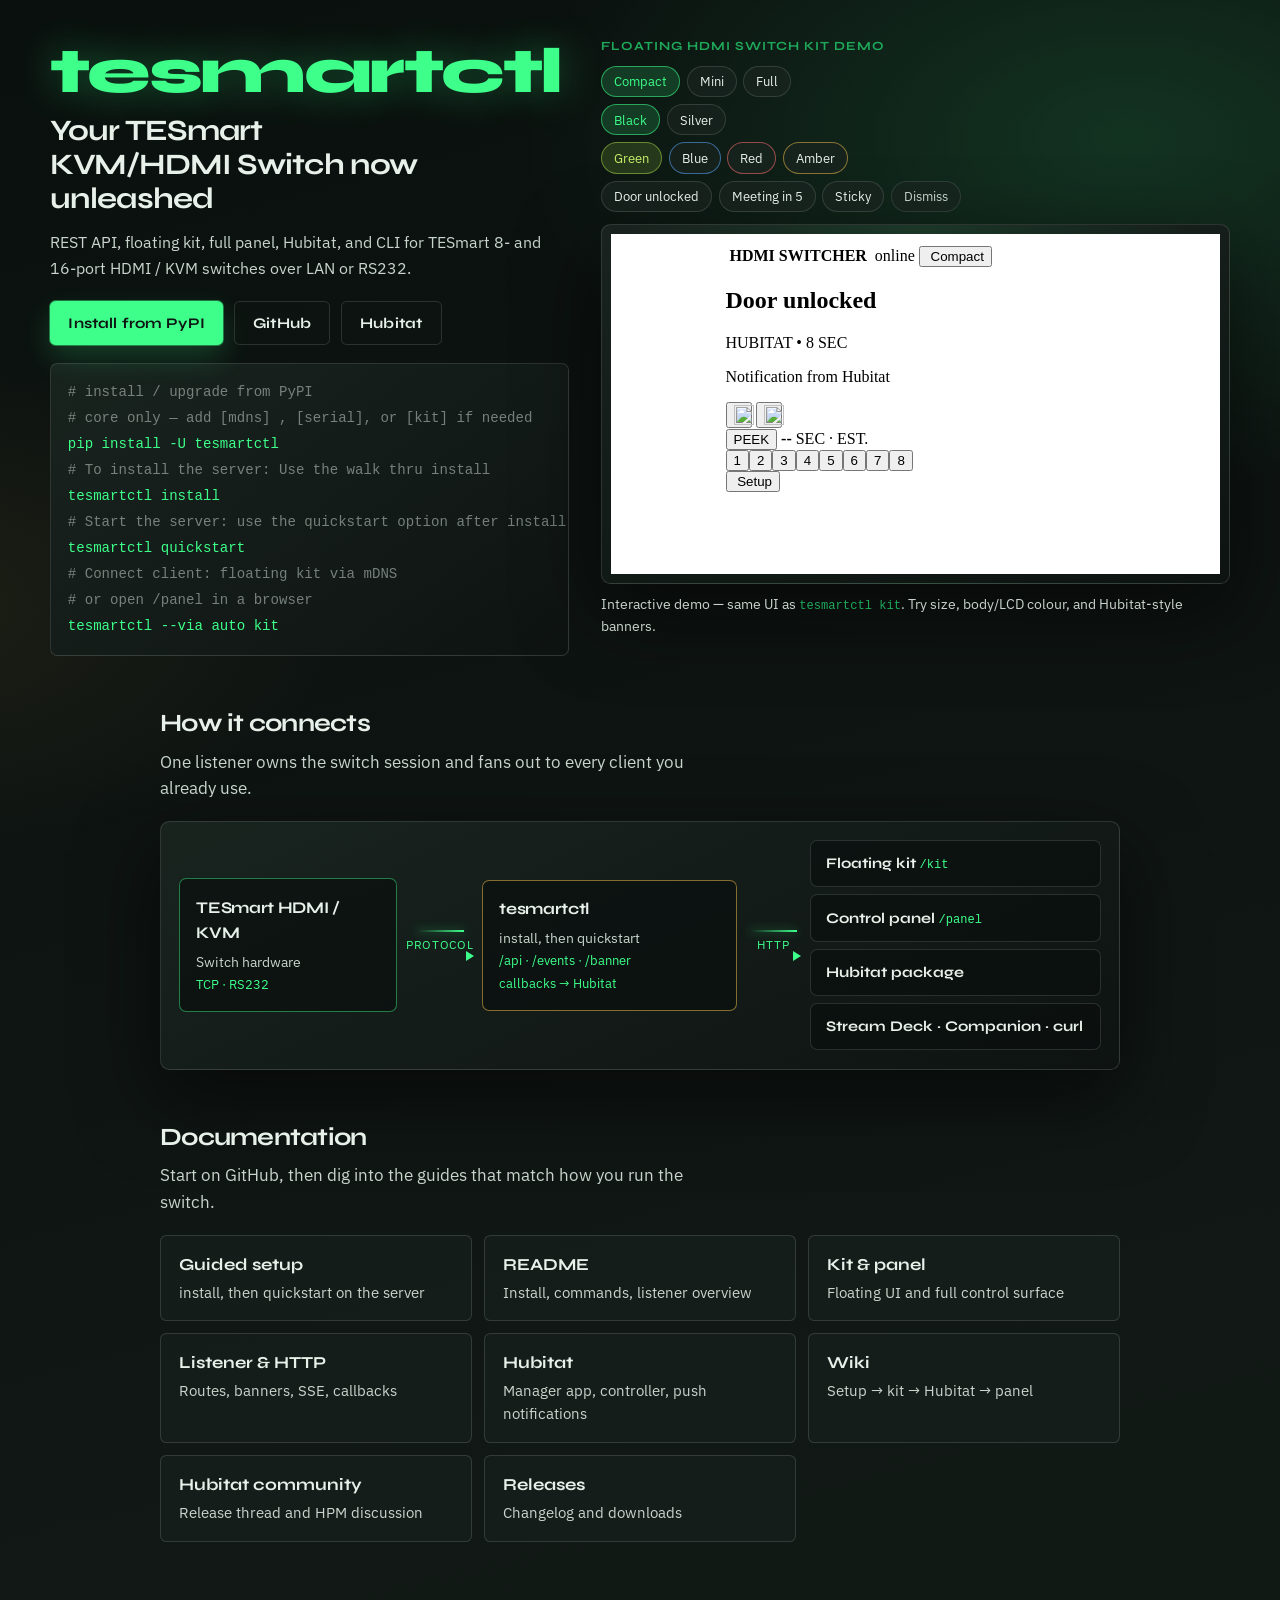
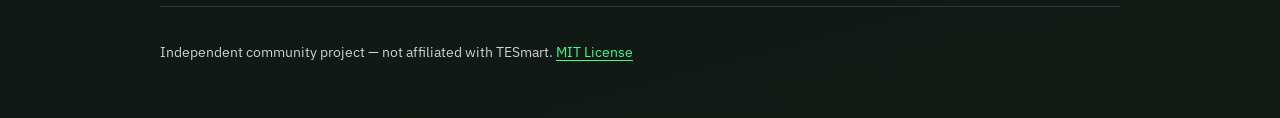
==== site/index.html @ 8e3c13c7 "Update the landing-page install comments. Co-authored-by: Cursor <cursoragent@cursor.com>" ====
<!DOCTYPE html>
<html lang="en">
  <head>
    <meta charset="utf-8" />
    <meta name="viewport" content="width=device-width, initial-scale=1" />
    <title>tesmartctl — TESmart HDMI switch control</title>
    <meta
      name="description"
      content="Control TESmart 8- and 16-port HDMI and KVM switches over LAN or RS232: CLI, HTTP API, floating kit, panel, and Hubitat."
    />
    <meta property="og:title" content="tesmartctl" />
    <meta
      property="og:description"
      content="Your TESmart switch, your controls — REST, kit, panel, Hubitat, and CLI."
    />
    <meta property="og:image" content="assets/readme-banner.png" />
    <link rel="preconnect" href="https://fonts.googleapis.com" />
    <link rel="preconnect" href="https://fonts.gstatic.com" crossorigin />
    <link
      href="https://fonts.googleapis.com/css2?family=IBM+Plex+Sans:wght@400;500;600&family=Syne:wght@600;700;800&display=swap"
      rel="stylesheet"
    />
    <link rel="stylesheet" href="site.css?v=10" />
  </head>
  <body>
    <header class="hero">
      <div class="hero-copy">
        <p class="brand">tesmartctl</p>
        <h1>Your TESmart KVM/HDMI Switch now unleashed</h1>
        <p class="lede">
          REST API, floating kit, full panel, Hubitat, and CLI for TESmart 8- and
          16-port HDMI / KVM switches over LAN or RS232.
        </p>
        <div class="cta">
          <a class="btn primary" href="https://pypi.org/project/tesmartctl/">Install from PyPI</a>
          <a class="btn ghost" href="https://github.com/WBEVAN/TESmartController">GitHub</a>
          <a class="btn ghost" href="https://github.com/WBEVAN/TESmartController/blob/main/Docs/hubitat.md">Hubitat</a>
        </div>
        <pre class="install hero-install"><code><span class="cmt"># install / upgrade from PyPI</span>
<span class="cmt"># core only — add [mdns] , [serial], or [kit] if needed</span>
<span class="cmd">pip install -U tesmartctl</span>
<span class="cmt"># To install the server: Use the walk thru install</span>
<span class="cmd">tesmartctl install</span>
<span class="cmt"># Start the server: use the quickstart option after install</span>
<span class="cmd">tesmartctl quickstart</span>
<span class="cmt"># Connect client: floating kit via mDNS</span>
<span class="cmt"># or open /panel in a browser</span>
<span class="cmd">tesmartctl --via auto kit</span></code></pre>
      </div>

      <div class="hero-demo" aria-labelledby="preview-title">
        <p class="demo-kicker" id="preview-title">Floating HDMI Switch Kit Demo</p>
        <div class="preview-controls" role="toolbar" aria-label="Kit demo controls">
          <div class="control-group" role="group" aria-label="Size">
            <button type="button" class="chip is-active" data-kit-view="compact" aria-pressed="true">Compact</button>
            <button type="button" class="chip" data-kit-view="mini" aria-pressed="false">Mini</button>
            <button type="button" class="chip" data-kit-view="full" aria-pressed="false">Full</button>
          </div>
          <div class="control-group" role="group" aria-label="Body colour">
            <button type="button" class="chip is-active" data-kit-body="black" aria-pressed="true">Black</button>
            <button type="button" class="chip" data-kit-body="silver" aria-pressed="false">Silver</button>
          </div>
          <div class="control-group" role="group" aria-label="LCD colour">
            <button type="button" class="chip lcd-chip is-active" data-kit-lcd="green" aria-pressed="true">Green</button>
            <button type="button" class="chip lcd-chip" data-kit-lcd="blue" aria-pressed="false">Blue</button>
            <button type="button" class="chip lcd-chip" data-kit-lcd="red" aria-pressed="false">Red</button>
            <button type="button" class="chip lcd-chip" data-kit-lcd="amber" aria-pressed="false">Amber</button>
          </div>
          <div class="control-group" role="group" aria-label="Hubitat banners">
            <button type="button" class="chip" data-kit-banner="door">Door unlocked</button>
            <button type="button" class="chip" data-kit-banner="meeting">Meeting in 5</button>
            <button type="button" class="chip" data-kit-banner="sticky">Sticky</button>
            <button type="button" class="chip ghost" data-kit-banner="dismiss">Dismiss</button>
          </div>
        </div>
        <div class="kit-stage" id="kit-stage" data-view="compact">
          <iframe
            id="kit-frame"
            class="kit-frame"
            title="Interactive tesmartctl floating kit demo"
            src="kit-demo.html?v=9"
          ></iframe>
        </div>
        <p class="preview-note">
          Interactive demo — same UI as <code>tesmartctl kit</code>. Try size, body/LCD colour, and Hubitat-style banners.
        </p>
      </div>
    </header>

    <main>
      <section class="architecture" aria-labelledby="arch-heading">
        <h2 id="arch-heading">How it connects</h2>
        <p class="section-lede">
          One listener owns the switch session and fans out to every client you already use.
        </p>
        <div class="arch-flow" role="img" aria-label="TESmart HDMI or KVM over TCP or RS232 to tesmartctl quickstart, then to kit, panel, Hubitat, and other HTTP clients">
          <article class="arch-node arch-switch">
            <h3>TESmart HDMI / KVM</h3>
            <p>Switch hardware</p>
            <p class="arch-meta">TCP · RS232</p>
          </article>
          <div class="arch-arrow" aria-hidden="true"><span>protocol</span></div>
          <article class="arch-node arch-server">
            <h3>tesmartctl</h3>
            <p>install, then quickstart</p>
            <p class="arch-meta">/api · /events · /banner</p>
            <p class="arch-meta">callbacks → Hubitat</p>
          </article>
          <div class="arch-arrow arch-arrow-fan" aria-hidden="true"><span>HTTP</span></div>
          <div class="arch-consumers">
            <article class="arch-node">Floating kit <code>/kit</code></article>
            <article class="arch-node">Control panel <code>/panel</code></article>
            <article class="arch-node">Hubitat package</article>
            <article class="arch-node">Stream Deck · Companion · curl</article>
          </div>
        </div>
      </section>

      <section class="links">
        <h2>Documentation</h2>
        <p class="section-lede">Start on GitHub, then dig into the guides that match how you run the switch.</p>
        <ul class="card-list">
          <li>
            <a href="https://github.com/WBEVAN/TESmartController/blob/main/Docs/install.md">
              <span class="label">Guided setup</span>
              <span class="hint">install, then quickstart on the server</span>
            </a>
          </li>
          <li>
            <a href="https://github.com/WBEVAN/TESmartController#readme">
              <span class="label">README</span>
              <span class="hint">Install, commands, listener overview</span>
            </a>
          </li>
          <li>
            <a href="https://github.com/WBEVAN/TESmartController/blob/main/Docs/panel.md">
              <span class="label">Kit &amp; panel</span>
              <span class="hint">Floating UI and full control surface</span>
            </a>
          </li>
          <li>
            <a href="https://github.com/WBEVAN/TESmartController/blob/main/Docs/listener.md">
              <span class="label">Listener &amp; HTTP</span>
              <span class="hint">Routes, banners, SSE, callbacks</span>
            </a>
          </li>
          <li>
            <a href="https://github.com/WBEVAN/TESmartController/blob/main/Docs/hubitat.md">
              <span class="label">Hubitat</span>
              <span class="hint">Manager app, controller, push notifications</span>
            </a>
          </li>
          <li>
            <a href="https://github.com/WBEVAN/TESmartController/wiki">
              <span class="label">Wiki</span>
              <span class="hint">Setup → kit → Hubitat → panel</span>
            </a>
          </li>
          <li>
            <a href="https://community.hubitat.com/t/release-tesmart-hdmi-switch-rest-api-service-with-hubitat-package-manager-app/166591">
              <span class="label">Hubitat community</span>
              <span class="hint">Release thread and HPM discussion</span>
            </a>
          </li>
          <li>
            <a href="https://github.com/WBEVAN/TESmartController/releases">
              <span class="label">Releases</span>
              <span class="hint">Changelog and downloads</span>
            </a>
          </li>
        </ul>
      </section>
    </main>

    <footer>
      <p>
        Independent community project — not affiliated with TESmart.
        <a href="https://github.com/WBEVAN/TESmartController/blob/main/LICENSE">MIT License</a>
      </p>
    </footer>
    <script src="site.js?v=9"></script>
  </body>
</html>
---- site/site.css ----
:root {
  --ink: #0e1412;
  --ink-soft: #1a2420;
  --fog: #c8d4cc;
  --paper: #e8f0ea;
  --phosphor: #3dff8a;
  --phosphor-dim: #1fa85a;
  --amber: #e8b84a;
  --line: rgba(232, 240, 234, 0.14);
  --shadow: 0 28px 80px rgba(0, 0, 0, 0.55);
  --font-display: "Syne", system-ui, sans-serif;
  --font-body: "IBM Plex Sans", system-ui, sans-serif;
}

*,
*::before,
*::after {
  box-sizing: border-box;
}

html {
  color-scheme: dark;
}

body {
  margin: 0;
  min-height: 100vh;
  font-family: var(--font-body);
  font-size: 1.05rem;
  line-height: 1.55;
  color: var(--paper);
  background:
    radial-gradient(1100px 640px at 88% 8%, rgba(61, 255, 138, 0.14), transparent 55%),
    radial-gradient(900px 500px at -8% 35%, rgba(232, 184, 74, 0.08), transparent 50%),
    linear-gradient(165deg, #0a100e 0%, var(--ink) 45%, #121a16 100%);
}

a {
  color: var(--phosphor);
  text-decoration-thickness: 1px;
  text-underline-offset: 0.18em;
}

a:hover {
  color: #9bffc0;
}

/* First viewport: brand + CTAs + live kit (no competing banner mockup). */
.hero {
  width: min(1180px, calc(100% - 2rem));
  margin: 0 auto;
  padding: 2.25rem 0 1.5rem;
  display: grid;
  grid-template-columns: minmax(0, 0.95fr) minmax(0, 1.15fr);
  gap: 1.75rem 2rem;
  align-items: start;
  animation: rise 0.8s cubic-bezier(0.22, 1, 0.36, 1) both;
}

.hero-copy {
  padding-top: 0.35rem;
}

.brand {
  margin: 0 0 0.7rem;
  font-family: var(--font-display);
  font-weight: 800;
  font-size: clamp(2.6rem, 6vw, 4rem);
  letter-spacing: -0.04em;
  line-height: 0.95;
  color: var(--phosphor);
  text-shadow: 0 0 40px rgba(61, 255, 138, 0.35);
  animation: phosphor 3.2s ease-in-out infinite;
}

.hero h1 {
  margin: 0 0 0.85rem;
  font-family: var(--font-display);
  font-weight: 700;
  font-size: clamp(1.35rem, 2.6vw, 1.85rem);
  letter-spacing: -0.03em;
  line-height: 1.15;
  color: var(--paper);
  max-width: 18ch;
}

.lede {
  margin: 0 0 1.35rem;
  max-width: 34rem;
  color: var(--fog);
  font-size: 1.02rem;
}

.cta {
  display: flex;
  flex-wrap: wrap;
  gap: 0.65rem;
  margin-bottom: 1.1rem;
}

.btn {
  display: inline-flex;
  align-items: center;
  justify-content: center;
  min-height: 2.75rem;
  padding: 0.6rem 1.15rem;
  border-radius: 0.35rem;
  font-family: var(--font-display);
  font-weight: 700;
  font-size: 0.92rem;
  letter-spacing: 0.01em;
  text-decoration: none;
  transition: transform 0.18s ease, box-shadow 0.18s ease, background 0.18s ease;
}

.btn.primary {
  background: var(--phosphor);
  color: var(--ink);
  box-shadow: 0 0 0 1px rgba(61, 255, 138, 0.4), 0 12px 30px rgba(61, 255, 138, 0.2);
}

.btn.primary:hover {
  color: var(--ink);
  transform: translateY(-1px);
  box-shadow: 0 0 0 1px rgba(61, 255, 138, 0.55), 0 16px 36px rgba(61, 255, 138, 0.28);
}

.btn.ghost {
  background: rgba(14, 20, 18, 0.55);
  color: var(--paper);
  border: 1px solid var(--line);
  backdrop-filter: blur(8px);
}

.btn.ghost:hover {
  color: var(--paper);
  border-color: rgba(61, 255, 138, 0.45);
}

.hero-install {
  margin: 0;
  padding: 0.95rem 1.05rem;
  border: 1px solid var(--line);
  border-radius: 0.45rem;
  background: linear-gradient(145deg, rgba(26, 36, 32, 0.95), rgba(14, 20, 18, 0.9));
  overflow-x: auto;
}

.hero-install code {
  font-family: ui-monospace, "SF Mono", Menlo, Consolas, monospace;
  font-size: 0.88rem;
  color: var(--phosphor);
  white-space: pre;
}

.hero-install .cmt {
  color: rgba(200, 212, 204, 0.55);
}

.hero-install .cmd {
  color: var(--phosphor);
}

.hero-demo {
  min-width: 0;
}

.demo-kicker {
  margin: 0 0 0.65rem;
  font-family: var(--font-display);
  font-weight: 700;
  font-size: 0.78rem;
  letter-spacing: 0.08em;
  text-transform: uppercase;
  color: var(--phosphor-dim);
}

.preview-controls {
  display: flex;
  flex-direction: column;
  gap: 0.45rem;
  margin-bottom: 0.75rem;
}

.control-group {
  display: flex;
  flex-wrap: wrap;
  align-items: center;
  gap: 0.4rem;
}

.chip {
  appearance: none;
  border: 1px solid var(--line);
  background: rgba(26, 36, 32, 0.7);
  color: var(--paper);
  border-radius: 999px;
  min-height: 1.95rem;
  padding: 0.28rem 0.75rem;
  font-family: var(--font-body);
  font-size: 0.84rem;
  cursor: pointer;
  transition: border-color 0.15s ease, background 0.15s ease, color 0.15s ease;
}

.chip.lcd-chip[data-kit-lcd="green"] {
  border-color: rgba(157, 206, 70, 0.55);
}

.chip.lcd-chip[data-kit-lcd="blue"] {
  border-color: rgba(90, 170, 255, 0.55);
}

.chip.lcd-chip[data-kit-lcd="red"] {
  border-color: rgba(255, 110, 110, 0.55);
}

.chip.lcd-chip[data-kit-lcd="amber"] {
  border-color: rgba(232, 184, 74, 0.55);
}

.chip.lcd-chip.is-active[data-kit-lcd="green"] {
  background: rgba(157, 206, 70, 0.18);
  color: #c8f06a;
}

.chip.lcd-chip.is-active[data-kit-lcd="blue"] {
  background: rgba(90, 170, 255, 0.18);
  color: #9ecfff;
}

.chip.lcd-chip.is-active[data-kit-lcd="red"] {
  background: rgba(255, 110, 110, 0.18);
  color: #ffb0b0;
}

.chip.lcd-chip.is-active[data-kit-lcd="amber"] {
  background: rgba(232, 184, 74, 0.18);
  color: #f0d08a;
}

.chip:hover {
  border-color: rgba(61, 255, 138, 0.4);
}

.chip.is-active,
.chip[aria-pressed="true"] {
  background: rgba(61, 255, 138, 0.16);
  border-color: rgba(61, 255, 138, 0.55);
  color: var(--phosphor);
}

.chip.ghost {
  opacity: 0.85;
}

.kit-stage {
  border: 1px solid var(--line);
  border-radius: 0.6rem;
  background:
    radial-gradient(420px 180px at 50% 0%, rgba(61, 255, 138, 0.1), transparent 70%),
    linear-gradient(160deg, rgba(26, 36, 32, 0.92), rgba(14, 20, 18, 0.96));
  box-shadow: var(--shadow);
  padding: 0.55rem;
  overflow: hidden;
}

.kit-frame {
  display: block;
  width: 100%;
  min-height: 300px;
  height: 340px;
  border: 0;
  background: transparent;
}

.preview-note {
  margin: 0.65rem 0 0;
  color: var(--fog);
  font-size: 0.88rem;
}

.preview-note code {
  font-family: ui-monospace, "SF Mono", Menlo, Consolas, monospace;
  font-size: 0.86em;
  color: var(--phosphor-dim);
}

main {
  width: min(960px, calc(100% - 2.5rem));
  margin: 0 auto;
  padding: 1.5rem 0 4rem;
}

.architecture {
  margin-bottom: 3rem;
}

.links h2,
.architecture h2 {
  margin: 0 0 0.4rem;
  font-family: var(--font-display);
  font-size: 1.55rem;
  letter-spacing: -0.03em;
}

.section-lede {
  margin: 0 0 1.25rem;
  color: var(--fog);
  max-width: 36rem;
}

.arch-flow {
  display: grid;
  grid-template-columns: minmax(140px, 0.9fr) auto minmax(160px, 1.05fr) auto minmax(180px, 1.2fr);
  gap: 0.65rem 0.55rem;
  align-items: center;
  padding: 1.15rem;
  border: 1px solid var(--line);
  border-radius: 0.6rem;
  background: linear-gradient(155deg, rgba(26, 36, 32, 0.95), rgba(14, 20, 18, 0.92));
  box-shadow: var(--shadow);
}

.arch-node {
  margin: 0;
  padding: 0.95rem 1rem;
  border-radius: 0.45rem;
  border: 1px solid var(--line);
  background: rgba(10, 16, 14, 0.72);
}

.arch-node h3 {
  margin: 0 0 0.35rem;
  font-family: var(--font-display);
  font-size: 1.02rem;
  letter-spacing: -0.02em;
  color: var(--paper);
}

.arch-node p {
  margin: 0.15rem 0 0;
  color: var(--fog);
  font-size: 0.9rem;
}

.arch-meta {
  color: var(--phosphor) !important;
  font-size: 0.82rem !important;
}

.arch-switch {
  border-color: rgba(61, 255, 138, 0.45);
}

.arch-server {
  border-color: rgba(232, 184, 74, 0.55);
}

.arch-consumers {
  display: grid;
  gap: 0.45rem;
}

.arch-consumers .arch-node {
  padding: 0.7rem 0.9rem;
  font-family: var(--font-display);
  font-weight: 700;
  font-size: 0.92rem;
  color: var(--paper);
}

.arch-consumers code {
  font-family: ui-monospace, "SF Mono", Menlo, Consolas, monospace;
  font-weight: 500;
  font-size: 0.82em;
  color: var(--phosphor);
}

.arch-arrow {
  display: flex;
  flex-direction: column;
  align-items: center;
  justify-content: center;
  gap: 0.25rem;
  min-width: 3.5rem;
  color: var(--phosphor);
  font-size: 0.72rem;
  letter-spacing: 0.06em;
  text-transform: uppercase;
}

.arch-arrow::before {
  content: "";
  width: 100%;
  max-width: 3rem;
  height: 2px;
  background: linear-gradient(90deg, transparent, var(--phosphor));
  box-shadow: 0 0 10px rgba(61, 255, 138, 0.45);
}

.arch-arrow::after {
  content: "";
  width: 0;
  height: 0;
  border-top: 5px solid transparent;
  border-bottom: 5px solid transparent;
  border-left: 8px solid var(--phosphor);
  margin-top: -7px;
  align-self: flex-end;
}

@media (max-width: 820px) {
  .arch-flow {
    grid-template-columns: 1fr;
  }

  .arch-arrow {
    flex-direction: row;
    min-height: 2rem;
    min-width: 0;
  }

  .arch-arrow::before {
    width: 2px;
    height: 1.4rem;
    max-width: none;
    background: linear-gradient(180deg, transparent, var(--phosphor));
  }

  .arch-arrow::after {
    border-left: 5px solid transparent;
    border-right: 5px solid transparent;
    border-top: 8px solid var(--phosphor);
    border-bottom: 0;
    margin-top: 0;
    align-self: center;
  }
}

.card-list {
  list-style: none;
  margin: 0;
  padding: 0;
  display: grid;
  grid-template-columns: repeat(auto-fit, minmax(240px, 1fr));
  gap: 0.75rem;
}

.card-list a {
  display: block;
  height: 100%;
  padding: 1rem 1.1rem;
  border: 1px solid var(--line);
  border-radius: 0.4rem;
  background: rgba(26, 36, 32, 0.55);
  text-decoration: none;
  color: inherit;
  transition: border-color 0.18s ease, transform 0.18s ease, background 0.18s ease;
}

.card-list a:hover {
  border-color: rgba(61, 255, 138, 0.45);
  background: rgba(31, 168, 90, 0.12);
  transform: translateY(-2px);
}

.card-list .label {
  display: block;
  font-family: var(--font-display);
  font-weight: 700;
  color: var(--paper);
  margin-bottom: 0.25rem;
}

.card-list .hint {
  display: block;
  color: var(--fog);
  font-size: 0.92rem;
}

footer {
  width: min(960px, calc(100% - 2.5rem));
  margin: 0 auto;
  padding: 0 0 2.5rem;
  color: var(--fog);
  font-size: 0.9rem;
  border-top: 1px solid var(--line);
  padding-top: 1.25rem;
}

@keyframes rise {
  from {
    opacity: 0;
    transform: translateY(14px);
  }
  to {
    opacity: 1;
    transform: translateY(0);
  }
}

@keyframes phosphor {
  0%,
  100% {
    text-shadow: 0 0 28px rgba(61, 255, 138, 0.28);
  }
  50% {
    text-shadow: 0 0 48px rgba(61, 255, 138, 0.5);
  }
}

@media (max-width: 900px) {
  .hero {
    grid-template-columns: 1fr;
    padding-top: 1.5rem;
  }

  .hero h1 {
    max-width: none;
  }
}

@media (max-width: 640px) {
  .btn {
    width: 100%;
  }
}

@media (prefers-reduced-motion: reduce) {
  .brand,
  .hero {
    animation: none;
  }
}
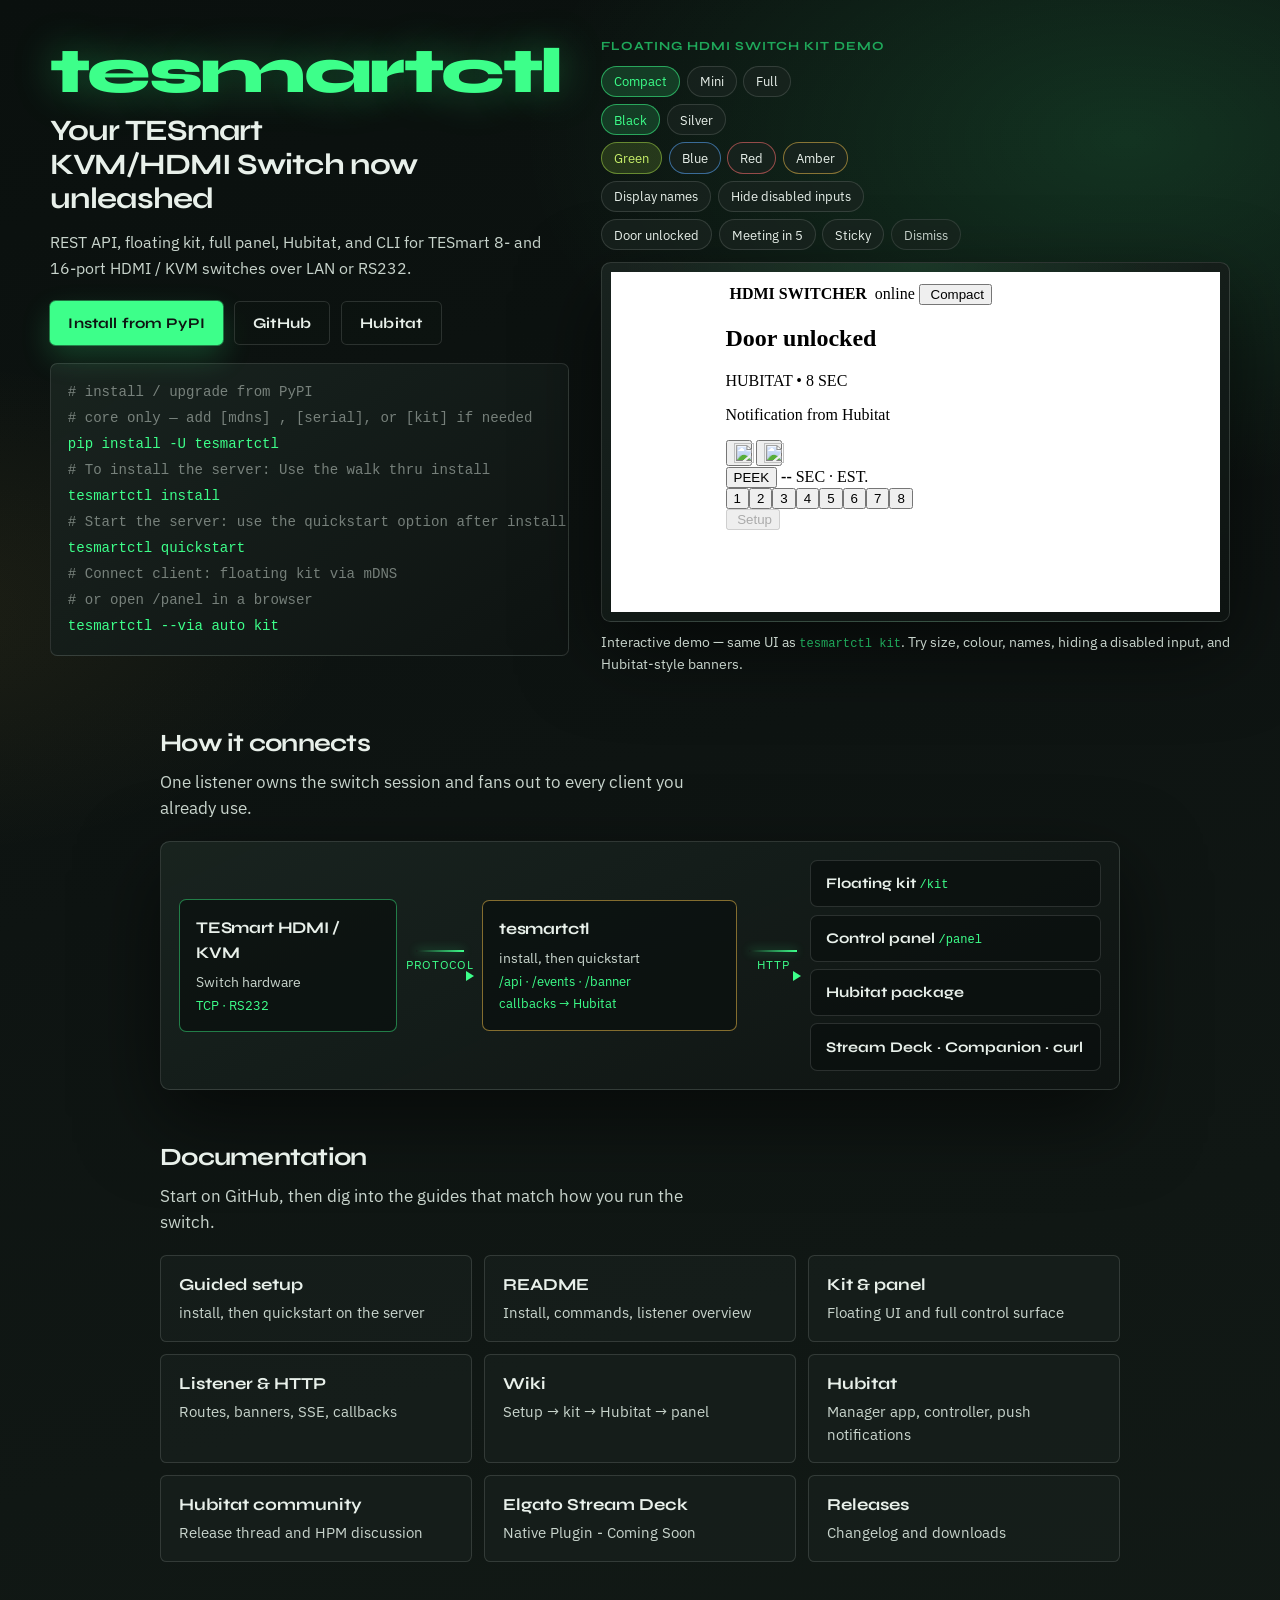
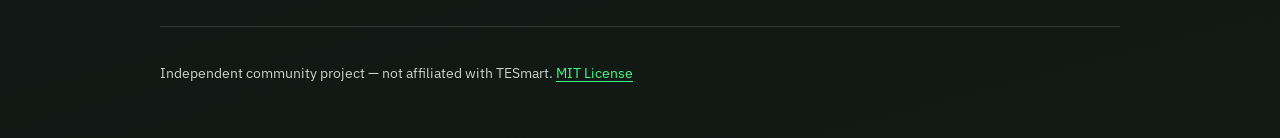
==== commit a48cedd0: "Release 0.0.7.16: enable or disable inputs, and detect the port count during install. Server setup c" ====
--- a/site/index.html
+++ b/site/index.html
@@ -20,7 +20,7 @@
       href="https://fonts.googleapis.com/css2?family=IBM+Plex+Sans:wght@400;500;600&family=Syne:wght@600;700;800&display=swap"
       rel="stylesheet"
     />
-    <link rel="stylesheet" href="site.css?v=10" />
+    <link rel="stylesheet" href="site.css?v=11" />
   </head>
   <body>
     <header class="hero">
@@ -66,6 +66,10 @@
             <button type="button" class="chip lcd-chip" data-kit-lcd="red" aria-pressed="false">Red</button>
             <button type="button" class="chip lcd-chip" data-kit-lcd="amber" aria-pressed="false">Amber</button>
           </div>
+          <div class="control-group" role="group" aria-label="Input keys">
+            <button type="button" class="chip" data-kit-toggle="names" aria-pressed="false">Display names</button>
+            <button type="button" class="chip" data-kit-toggle="hide-disabled" aria-pressed="false">Hide disabled inputs</button>
+          </div>
           <div class="control-group" role="group" aria-label="Hubitat banners">
             <button type="button" class="chip" data-kit-banner="door">Door unlocked</button>
             <button type="button" class="chip" data-kit-banner="meeting">Meeting in 5</button>
@@ -78,11 +82,11 @@
             id="kit-frame"
             class="kit-frame"
             title="Interactive tesmartctl floating kit demo"
-            src="kit-demo.html?v=9"
+            src="kit-demo.html?v=12"
           ></iframe>
         </div>
         <p class="preview-note">
-          Interactive demo — same UI as <code>tesmartctl kit</code>. Try size, body/LCD colour, and Hubitat-style banners.
+          Interactive demo — same UI as <code>tesmartctl kit</code>. Try size, colour, names, hiding a disabled input, and Hubitat-style banners.
         </p>
       </div>
     </header>
@@ -145,15 +149,15 @@
             </a>
           </li>
           <li>
+            <a href="https://github.com/WBEVAN/TESmartController/wiki">
+              <span class="label">Wiki</span>
+              <span class="hint">Setup → kit → Hubitat → panel</span>
+            </a>
+          </li>
+          <li>
             <a href="https://github.com/WBEVAN/TESmartController/blob/main/Docs/hubitat.md">
               <span class="label">Hubitat</span>
               <span class="hint">Manager app, controller, push notifications</span>
-            </a>
-          </li>
-          <li>
-            <a href="https://github.com/WBEVAN/TESmartController/wiki">
-              <span class="label">Wiki</span>
-              <span class="hint">Setup → kit → Hubitat → panel</span>
             </a>
           </li>
           <li>
@@ -161,6 +165,12 @@
               <span class="label">Hubitat community</span>
               <span class="hint">Release thread and HPM discussion</span>
             </a>
+          </li>
+          <li>
+            <div class="card-soon">
+              <span class="label">Elgato Stream Deck</span>
+              <span class="hint">Native Plugin - Coming Soon</span>
+            </div>
           </li>
           <li>
             <a href="https://github.com/WBEVAN/TESmartController/releases">
@@ -178,6 +188,6 @@
         <a href="https://github.com/WBEVAN/TESmartController/blob/main/LICENSE">MIT License</a>
       </p>
     </footer>
-    <script src="site.js?v=9"></script>
+    <script src="site.js?v=12"></script>
   </body>
 </html>
--- a/site/site.css
+++ b/site/site.css
@@ -447,7 +447,8 @@
   gap: 0.75rem;
 }
 
-.card-list a {
+.card-list a,
+.card-list .card-soon {
   display: block;
   height: 100%;
   padding: 1rem 1.1rem;
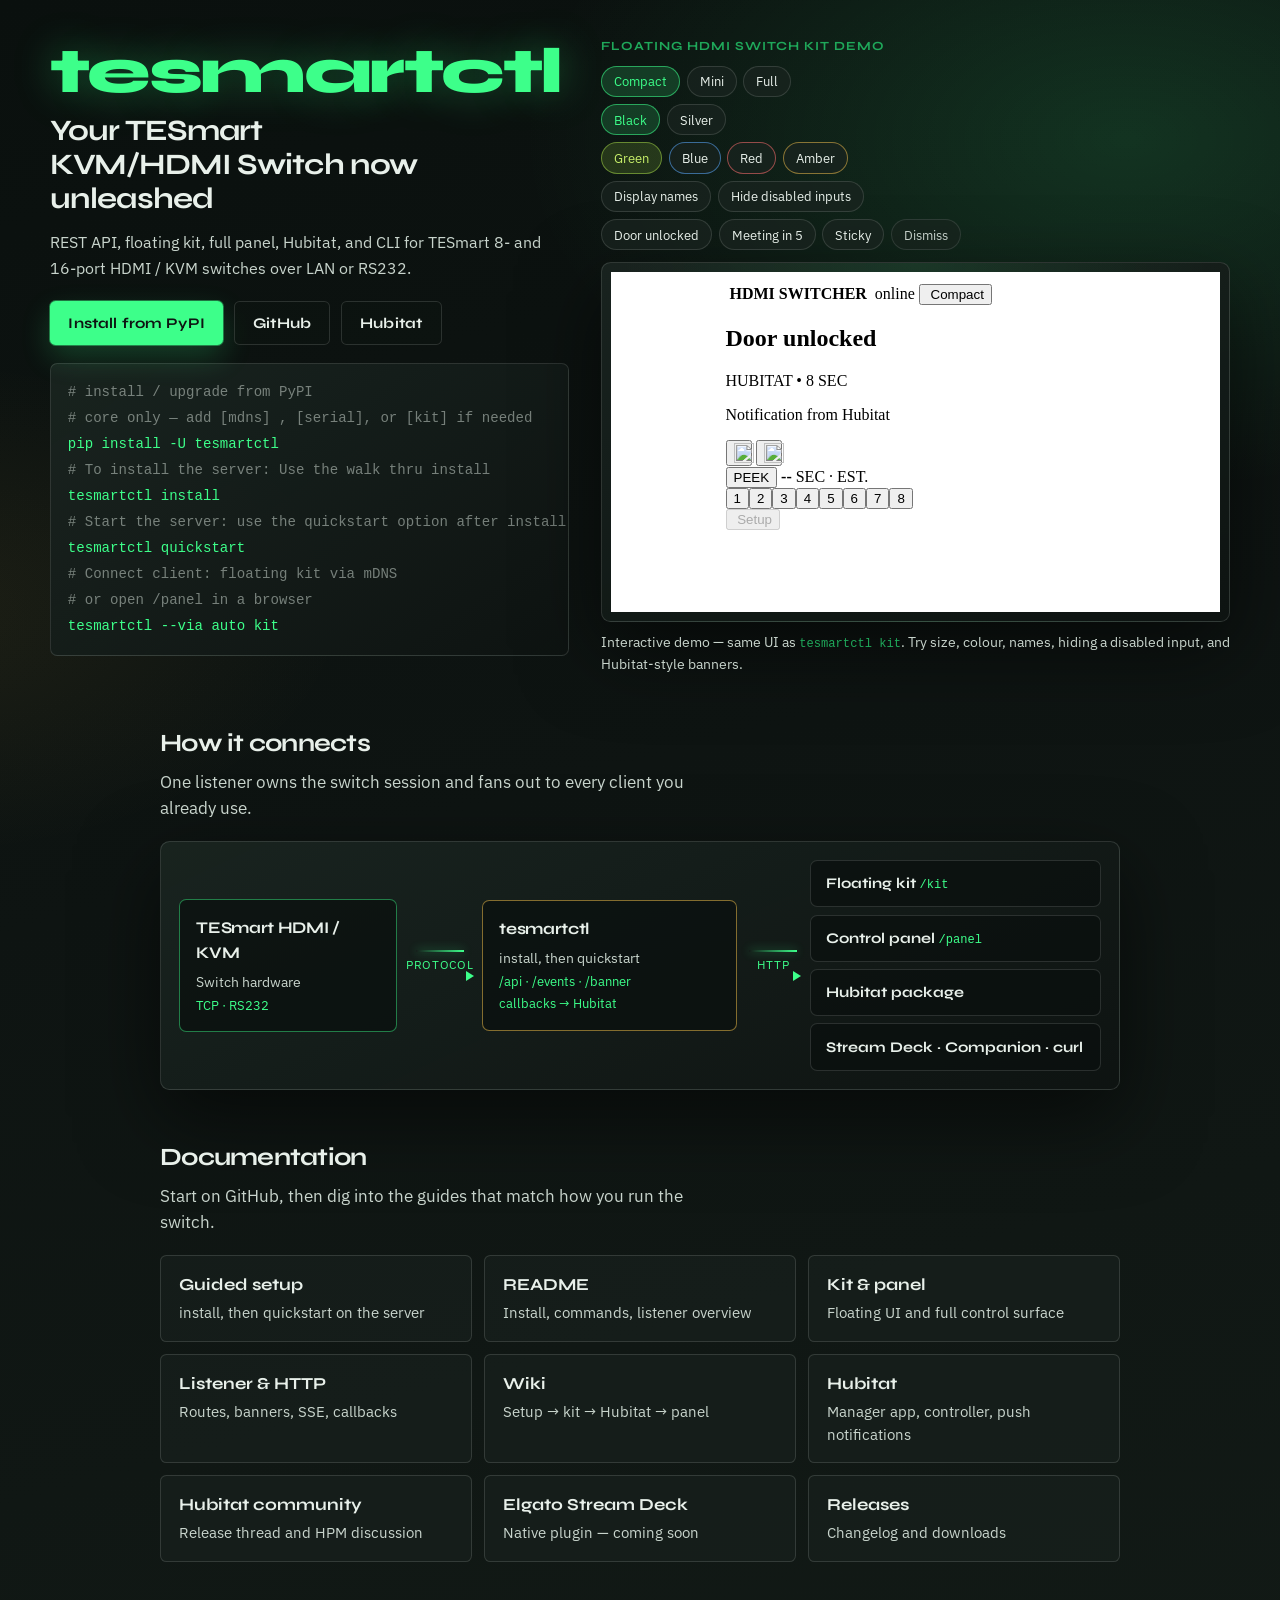
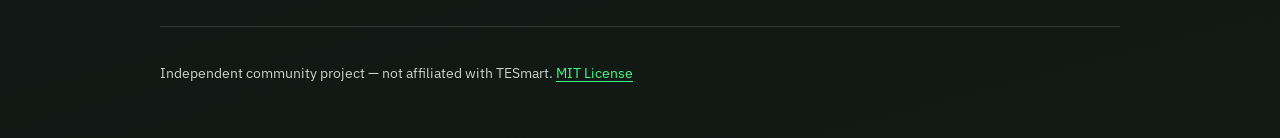
==== commit b783bd02: "Add a Stream Deck coming-soon page and link it from the project site. Co-authored-by: Cursor <cursor" ====
--- a/site/index.html
+++ b/site/index.html
@@ -20,7 +20,7 @@
       href="https://fonts.googleapis.com/css2?family=IBM+Plex+Sans:wght@400;500;600&family=Syne:wght@600;700;800&display=swap"
       rel="stylesheet"
     />
-    <link rel="stylesheet" href="site.css?v=11" />
+    <link rel="stylesheet" href="site.css?v=12" />
   </head>
   <body>
     <header class="hero">
@@ -167,10 +167,10 @@
             </a>
           </li>
           <li>
-            <div class="card-soon">
+            <a href="streamdeck.html">
               <span class="label">Elgato Stream Deck</span>
-              <span class="hint">Native Plugin - Coming Soon</span>
-            </div>
+              <span class="hint">Native plugin — coming soon</span>
+            </a>
           </li>
           <li>
             <a href="https://github.com/WBEVAN/TESmartController/releases">
--- a/site/site.css
+++ b/site/site.css
@@ -528,6 +528,106 @@
   }
 }
 
+.subpage {
+  width: min(720px, calc(100% - 2.5rem));
+  margin: 0 auto;
+  padding: 2rem 0 3rem;
+}
+
+.back {
+  margin: 0 0 1.4rem;
+  font-family: var(--font-display);
+  font-weight: 800;
+  font-size: 1.15rem;
+  letter-spacing: -0.03em;
+}
+
+.back a {
+  color: var(--phosphor);
+  text-decoration: none;
+}
+
+.kicker {
+  margin: 0 0 0.45rem;
+  font-family: var(--font-display);
+  font-weight: 700;
+  letter-spacing: 0.08em;
+  text-transform: uppercase;
+  font-size: 0.78rem;
+  color: var(--amber);
+}
+
+.subpage h1 {
+  margin: 0 0 0.75rem;
+  font-family: var(--font-display);
+  font-weight: 800;
+  font-size: clamp(2rem, 5vw, 3rem);
+  letter-spacing: -0.04em;
+  line-height: 0.95;
+}
+
+.subpage h2 {
+  margin: 0 0 0.75rem;
+  font-family: var(--font-display);
+  font-size: 1.35rem;
+  letter-spacing: -0.03em;
+}
+
+.deck-preview {
+  margin: 1.6rem 0 2rem;
+  padding: 1rem;
+  border: 1px solid var(--line);
+  border-radius: 0.6rem;
+  background:
+    radial-gradient(420px 180px at 50% 0%, rgba(61, 255, 138, 0.1), transparent 70%),
+    rgba(26, 36, 32, 0.55);
+  box-shadow: var(--shadow);
+}
+
+.deck-preview img {
+  display: block;
+  width: min(100%, 640px);
+  height: auto;
+  margin: 0 auto;
+  border-radius: 0.45rem;
+  background: #2b2b2b;
+}
+
+.deck-preview figcaption {
+  margin: 0.75rem 0 0;
+  color: var(--fog);
+  font-size: 0.9rem;
+  text-align: center;
+}
+
+.outline {
+  list-style: none;
+  margin: 0 0 1.5rem;
+  padding: 0;
+  display: grid;
+  gap: 0.65rem;
+}
+
+.outline li {
+  padding: 0.85rem 1rem;
+  border: 1px solid var(--line);
+  border-radius: 0.4rem;
+  background: rgba(26, 36, 32, 0.55);
+}
+
+.outline strong {
+  display: block;
+  margin-bottom: 0.15rem;
+  font-family: var(--font-display);
+  font-weight: 700;
+  color: var(--paper);
+}
+
+.subpage .footer-note {
+  margin: 0;
+  color: var(--fog);
+}
+
 @media (prefers-reduced-motion: reduce) {
   .brand,
   .hero {
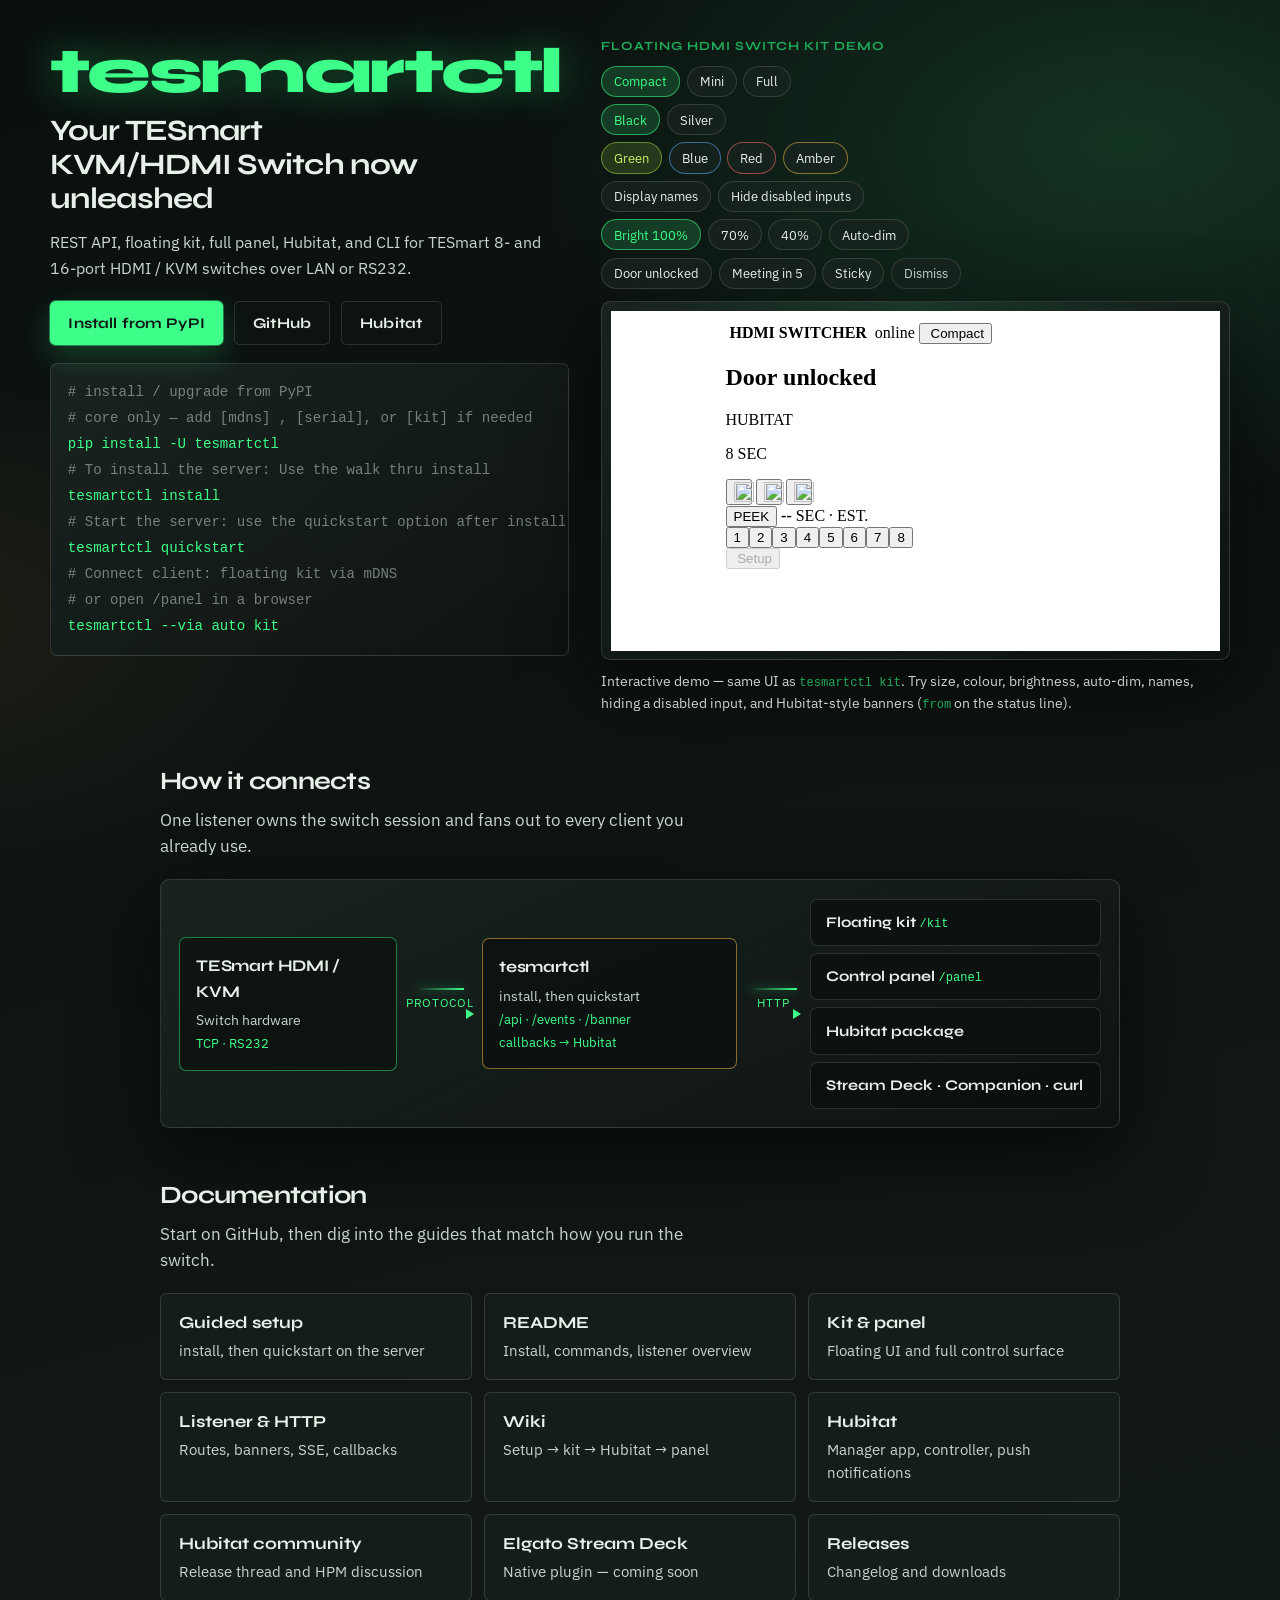
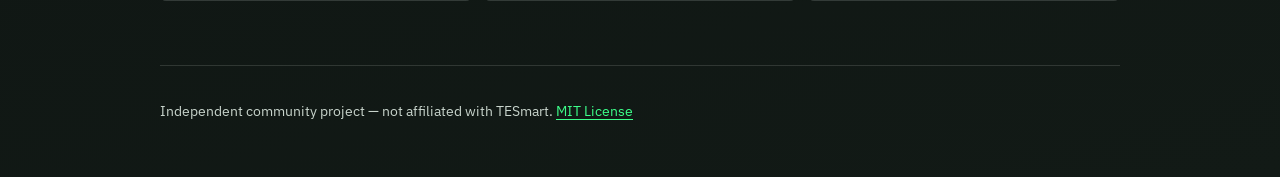
==== commit ad97cbfa: "Update the Pages kit demo for brightness, auto-dim, and banner from. Co-authored-by: Cursor <cursora" ====
--- a/site/index.html
+++ b/site/index.html
@@ -70,6 +70,12 @@
             <button type="button" class="chip" data-kit-toggle="names" aria-pressed="false">Display names</button>
             <button type="button" class="chip" data-kit-toggle="hide-disabled" aria-pressed="false">Hide disabled inputs</button>
           </div>
+          <div class="control-group" role="group" aria-label="LCD brightness">
+            <button type="button" class="chip is-active" data-kit-bright="100" aria-pressed="true">Bright 100%</button>
+            <button type="button" class="chip" data-kit-bright="70" aria-pressed="false">70%</button>
+            <button type="button" class="chip" data-kit-bright="40" aria-pressed="false">40%</button>
+            <button type="button" class="chip" data-kit-toggle="auto-dim" aria-pressed="false">Auto-dim</button>
+          </div>
           <div class="control-group" role="group" aria-label="Hubitat banners">
             <button type="button" class="chip" data-kit-banner="door">Door unlocked</button>
             <button type="button" class="chip" data-kit-banner="meeting">Meeting in 5</button>
@@ -82,11 +88,11 @@
             id="kit-frame"
             class="kit-frame"
             title="Interactive tesmartctl floating kit demo"
-            src="kit-demo.html?v=12"
+            src="kit-demo.html?v=18"
           ></iframe>
         </div>
         <p class="preview-note">
-          Interactive demo — same UI as <code>tesmartctl kit</code>. Try size, colour, names, hiding a disabled input, and Hubitat-style banners.
+          Interactive demo — same UI as <code>tesmartctl kit</code>. Try size, colour, brightness, auto-dim, names, hiding a disabled input, and Hubitat-style banners (<code>from</code> on the status line).
         </p>
       </div>
     </header>
--- a/site/site.css
+++ b/site/site.css
@@ -529,7 +529,7 @@
 }
 
 .subpage {
-  width: min(720px, calc(100% - 2.5rem));
+  width: min(980px, calc(100% - 2.5rem));
   margin: 0 auto;
   padding: 2rem 0 3rem;
 }
@@ -624,8 +624,110 @@
 }
 
 .subpage .footer-note {
+  margin: 2rem 0 0;
+  color: var(--fog);
+}
+
+.outline a {
+  display: flex;
+  align-items: center;
+  gap: 0.9rem;
+  color: inherit;
+  text-decoration: none;
+}
+
+.outline a img {
+  width: 72px;
+  height: 72px;
+  flex: 0 0 auto;
+  border-radius: 14px;
+}
+
+.outline a:hover strong {
+  color: var(--phosphor);
+}
+
+.subpage h3 {
+  margin: 1.35rem 0 0.55rem;
+  font-family: var(--font-display);
+  font-size: 1.05rem;
+  letter-spacing: -0.02em;
+}
+
+.key-doc {
+  margin: 0 0 2.75rem;
+  padding-top: 0.25rem;
+}
+
+.key-doc .action-name {
+  margin: -0.35rem 0 0.85rem;
+  color: var(--fog);
+  font-size: 0.92rem;
+}
+
+.key-layout {
+  display: grid;
+  grid-template-columns: minmax(220px, 280px) minmax(0, 1fr);
+  gap: 1.25rem 1.5rem;
+  align-items: start;
+}
+
+.inspector {
   margin: 0;
-  color: var(--fog);
+  padding: 0.65rem;
+  border: 1px solid var(--line);
+  border-radius: 0.55rem;
+  background: rgba(26, 36, 32, 0.55);
+}
+
+.inspector img {
+  display: block;
+  width: 100%;
+  height: auto;
+  border-radius: 0.35rem;
+}
+
+.inspector figcaption {
+  margin: 0.65rem 0.15rem 0.1rem;
+  color: var(--fog);
+  font-size: 0.82rem;
+  line-height: 1.4;
+}
+
+.settings {
+  margin: 0;
+}
+
+.settings dt {
+  margin: 0.85rem 0 0.15rem;
+  font-family: var(--font-display);
+  font-weight: 700;
+  color: var(--paper);
+}
+
+.settings dt:first-child {
+  margin-top: 0;
+}
+
+.settings dd {
+  margin: 0;
+  color: var(--fog);
+}
+
+.settings code {
+  font-family: ui-monospace, "SF Mono", Menlo, Consolas, monospace;
+  font-size: 0.92em;
+  color: var(--phosphor);
+}
+
+@media (max-width: 760px) {
+  .key-layout {
+    grid-template-columns: 1fr;
+  }
+
+  .inspector {
+    max-width: 360px;
+  }
 }
 
 @media (prefers-reduced-motion: reduce) {
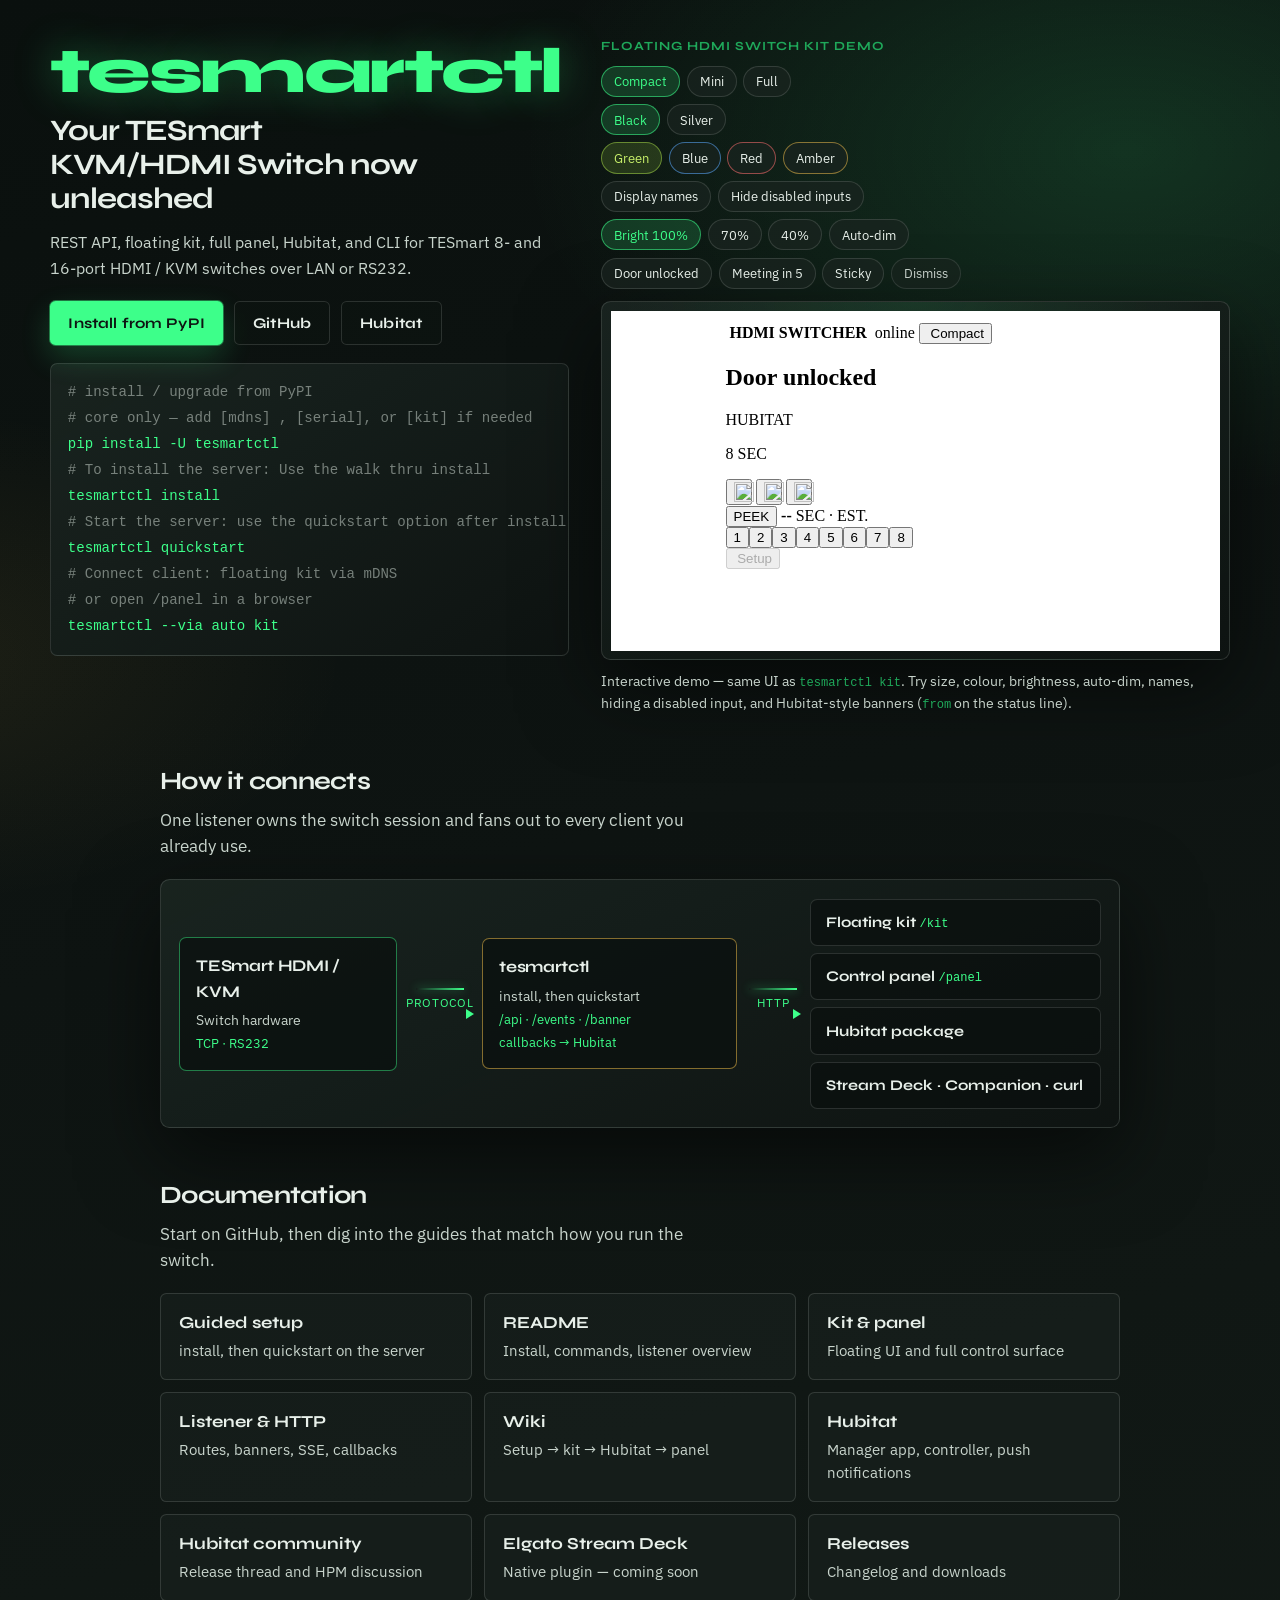
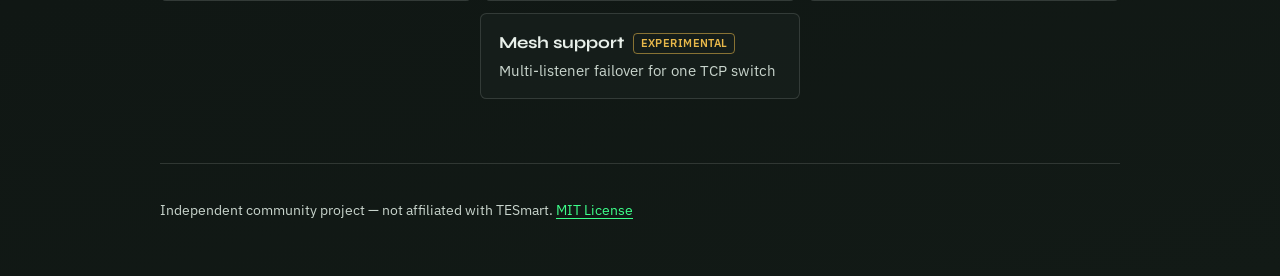
==== commit 1220c4b5: "Release 0.0.7.19: experimental mesh failover for one TCP switch. Elect a proxy that owns HDMI TCP; p" ====
--- a/site/index.html
+++ b/site/index.html
@@ -20,7 +20,7 @@
       href="https://fonts.googleapis.com/css2?family=IBM+Plex+Sans:wght@400;500;600&family=Syne:wght@600;700;800&display=swap"
       rel="stylesheet"
     />
-    <link rel="stylesheet" href="site.css?v=12" />
+    <link rel="stylesheet" href="site.css?v=19" />
   </head>
   <body>
     <header class="hero">
@@ -185,6 +185,14 @@
             </a>
           </li>
         </ul>
+        <ul class="card-list card-list-solo" aria-label="Experimental documentation">
+          <li>
+            <a href="https://github.com/WBEVAN/TESmartController/blob/main/Docs/mesh.md">
+              <span class="label">Mesh support <span class="badge-exp">experimental</span></span>
+              <span class="hint">Multi-listener failover for one TCP switch</span>
+            </a>
+          </li>
+        </ul>
       </section>
     </main>
 
@@ -194,6 +202,6 @@
         <a href="https://github.com/WBEVAN/TESmartController/blob/main/LICENSE">MIT License</a>
       </p>
     </footer>
-    <script src="site.js?v=12"></script>
+    <script src="site.js?v=19"></script>
   </body>
 </html>
--- a/site/site.css
+++ b/site/site.css
@@ -447,6 +447,28 @@
   gap: 0.75rem;
 }
 
+/* One featured card centered under the main documentation grid. */
+.card-list-solo {
+  margin-top: 0.75rem;
+  justify-content: center;
+  grid-template-columns: minmax(240px, 20rem);
+}
+
+.card-list .badge-exp {
+  display: inline-block;
+  margin-left: 0.35rem;
+  padding: 0.08rem 0.4rem;
+  border-radius: 0.25rem;
+  border: 1px solid rgba(232, 184, 74, 0.55);
+  color: var(--amber);
+  font-family: var(--font-body);
+  font-size: 0.68rem;
+  font-weight: 600;
+  letter-spacing: 0.04em;
+  text-transform: uppercase;
+  vertical-align: middle;
+}
+
 .card-list a,
 .card-list .card-soon {
   display: block;
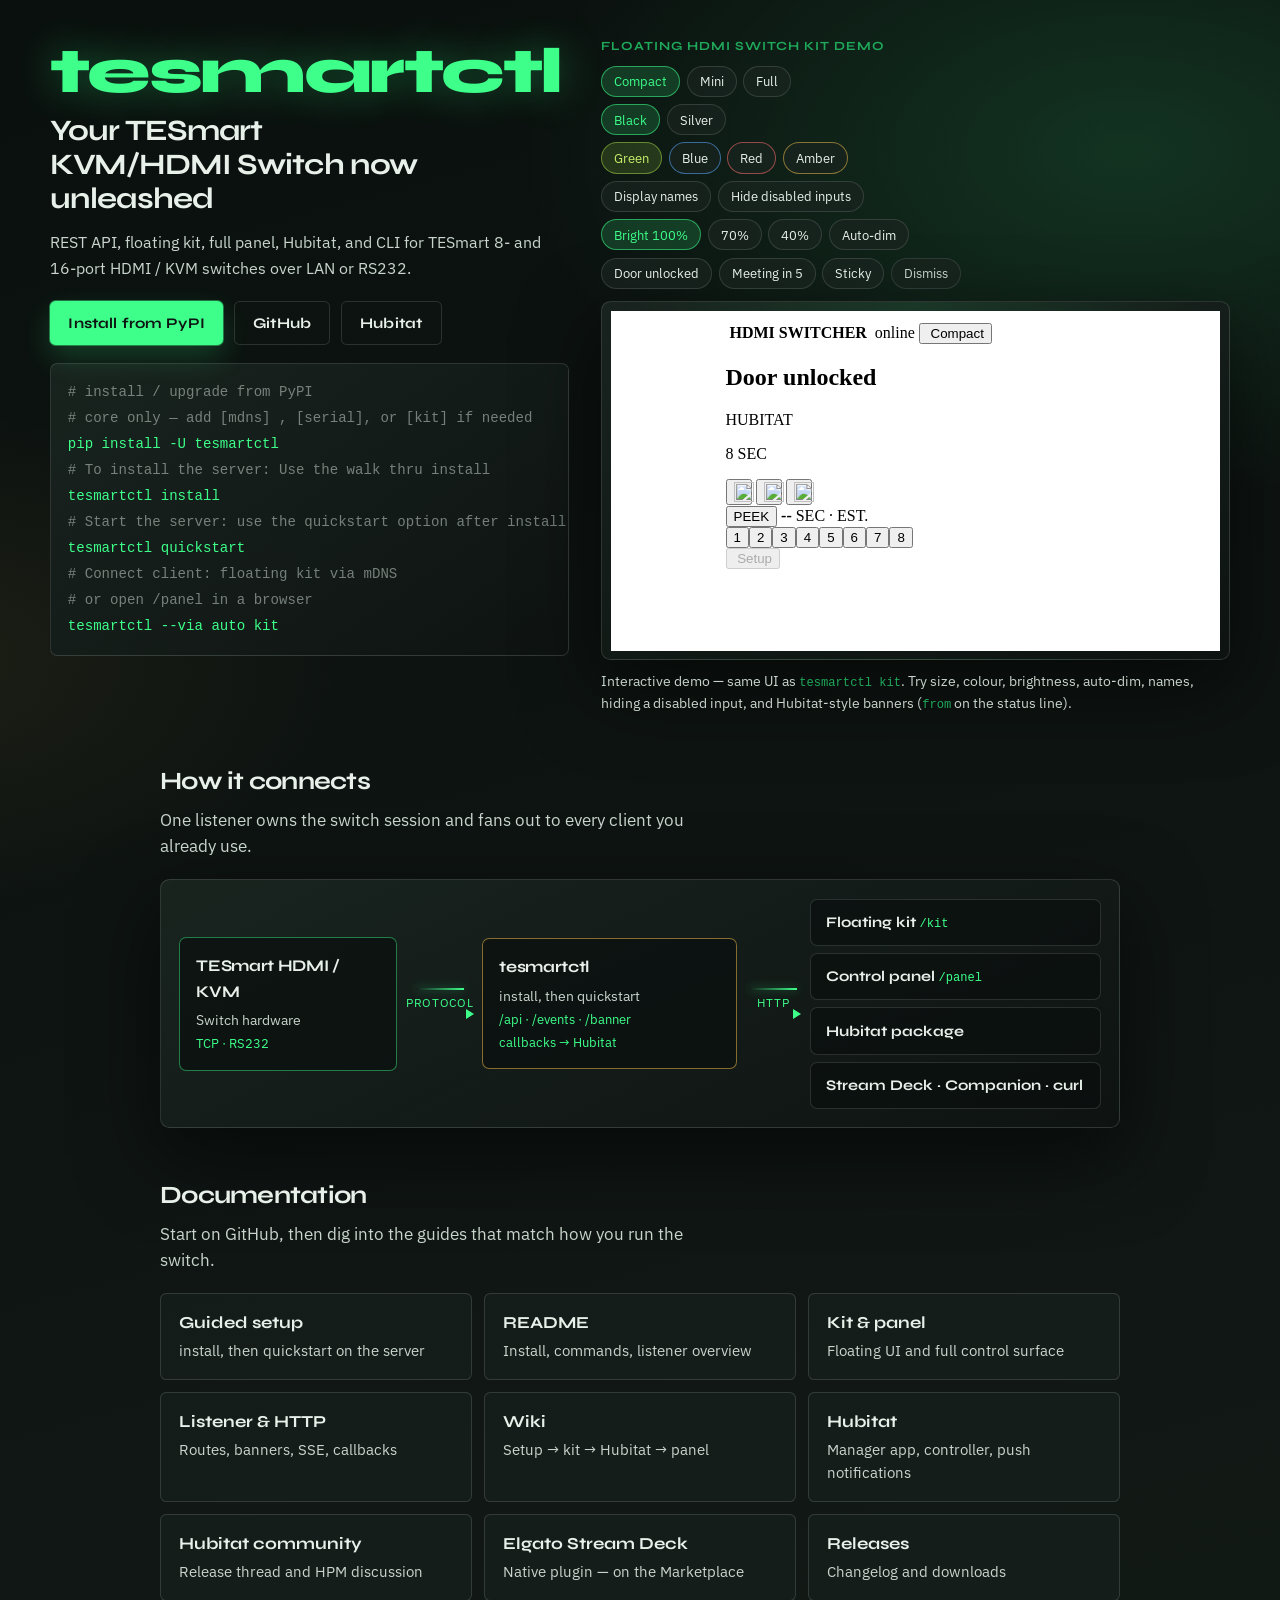
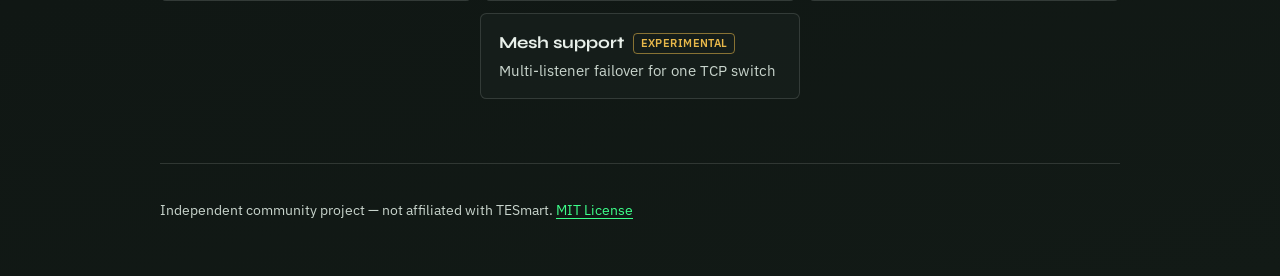
==== commit cd9a4b43: "Release 0.0.7.21: Stream Deck Marketplace plugin published. Mark TESmart Controller as available on " ====
--- a/site/index.html
+++ b/site/index.html
@@ -175,7 +175,7 @@
           <li>
             <a href="streamdeck.html">
               <span class="label">Elgato Stream Deck</span>
-              <span class="hint">Native plugin — coming soon</span>
+              <span class="hint">Native plugin — on the Marketplace</span>
             </a>
           </li>
           <li>
--- a/site/site.css
+++ b/site/site.css
@@ -606,9 +606,10 @@
   box-shadow: var(--shadow);
 }
 
-.deck-preview img {
+.deck-preview img,
+.deck-preview video {
   display: block;
-  width: min(100%, 640px);
+  width: min(100%, 720px);
   height: auto;
   margin: 0 auto;
   border-radius: 0.45rem;
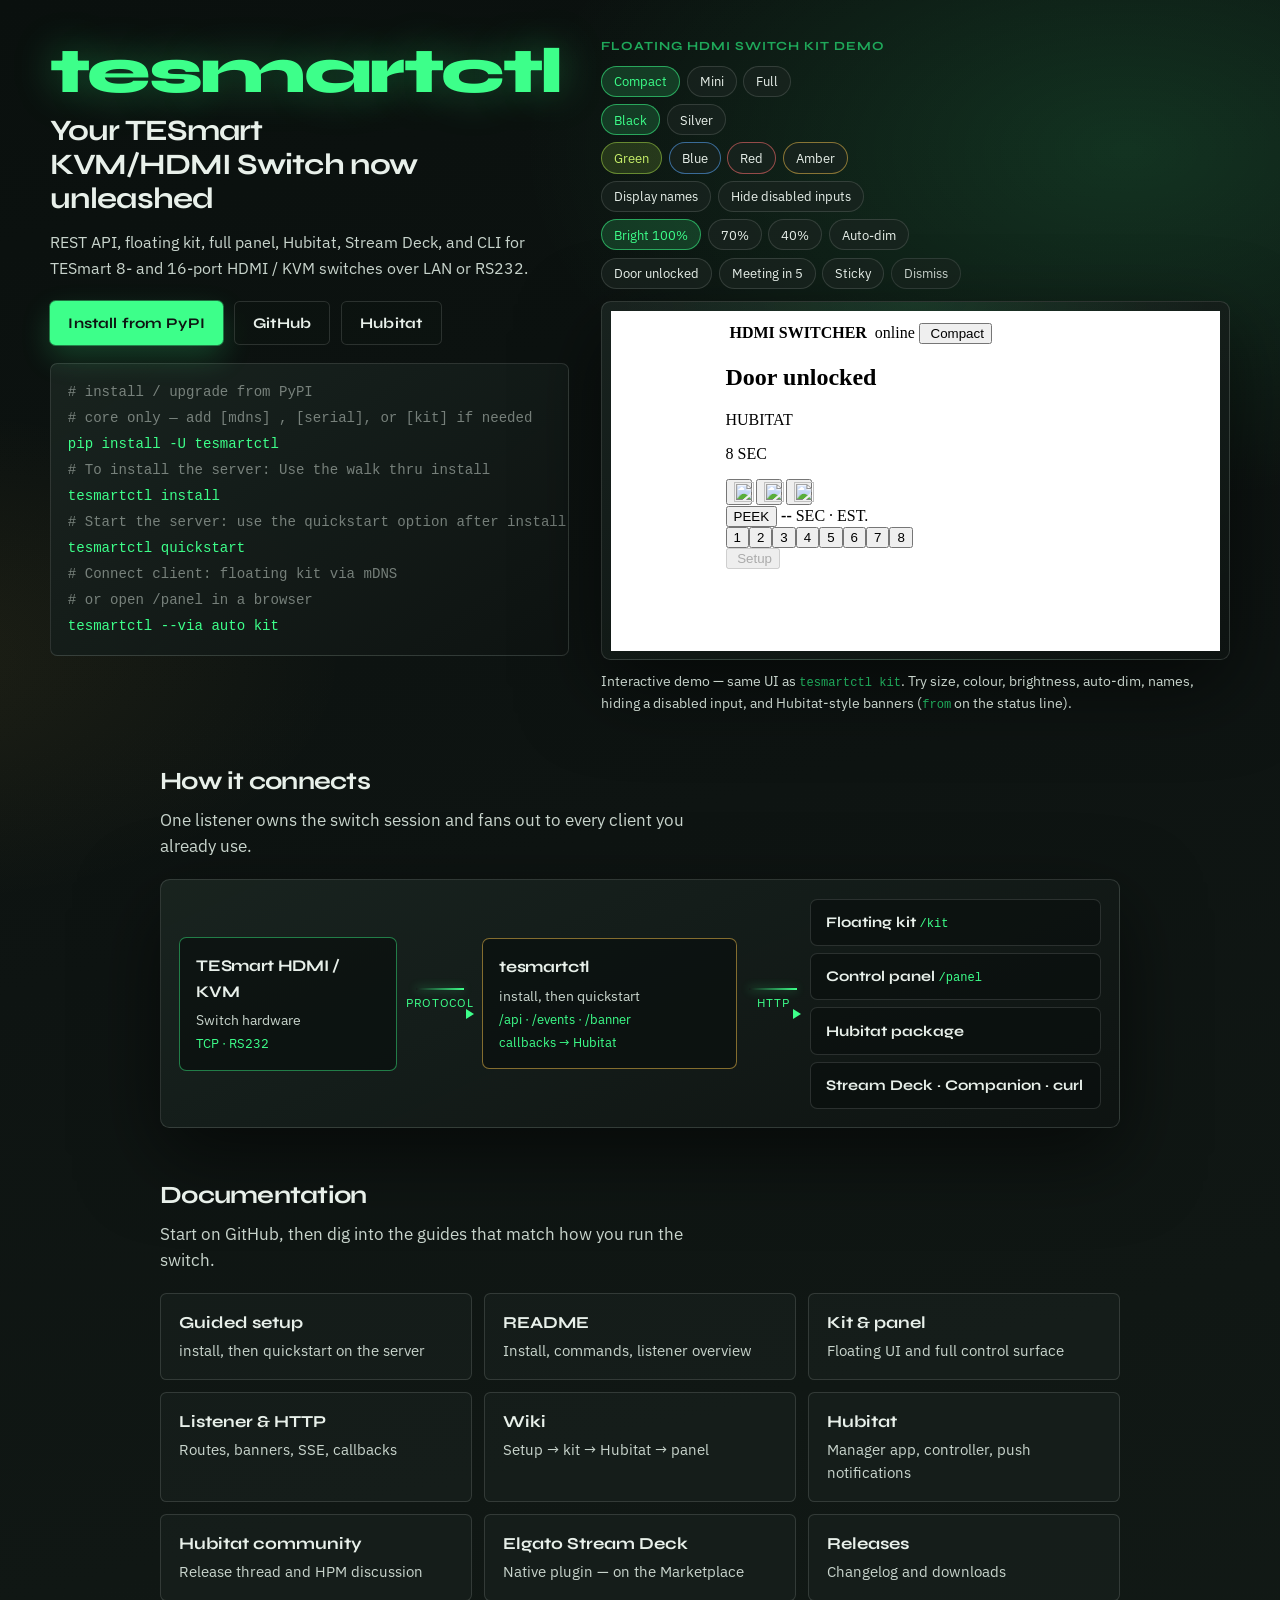
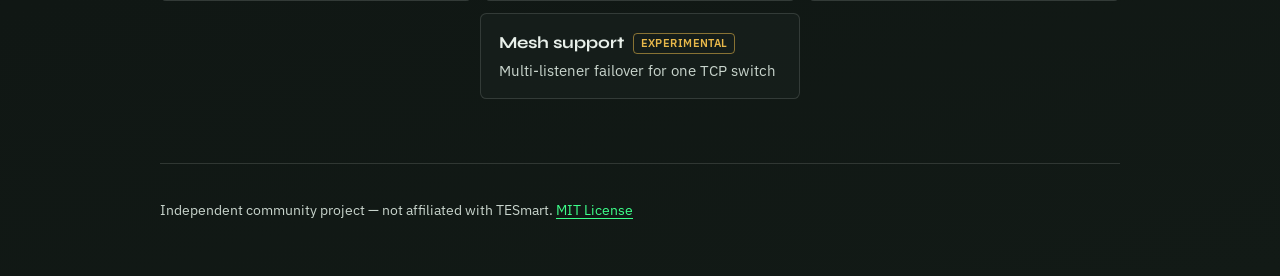
==== commit 1b279857: "Mention Stream Deck on the site hero and clarify Marketplace wording. Co-authored-by: Cursor <cursor" ====
--- a/site/index.html
+++ b/site/index.html
@@ -11,7 +11,7 @@
     <meta property="og:title" content="tesmartctl" />
     <meta
       property="og:description"
-      content="Your TESmart switch, your controls — REST, kit, panel, Hubitat, and CLI."
+      content="Your TESmart switch, your controls — REST, kit, panel, Hubitat, Stream Deck, and CLI."
     />
     <meta property="og:image" content="assets/readme-banner.png" />
     <link rel="preconnect" href="https://fonts.googleapis.com" />
@@ -28,8 +28,8 @@
         <p class="brand">tesmartctl</p>
         <h1>Your TESmart KVM/HDMI Switch now unleashed</h1>
         <p class="lede">
-          REST API, floating kit, full panel, Hubitat, and CLI for TESmart 8- and
-          16-port HDMI / KVM switches over LAN or RS232.
+          REST API, floating kit, full panel, Hubitat, Stream Deck, and CLI for
+          TESmart 8- and 16-port HDMI / KVM switches over LAN or RS232.
         </p>
         <div class="cta">
           <a class="btn primary" href="https://pypi.org/project/tesmartctl/">Install from PyPI</a>
